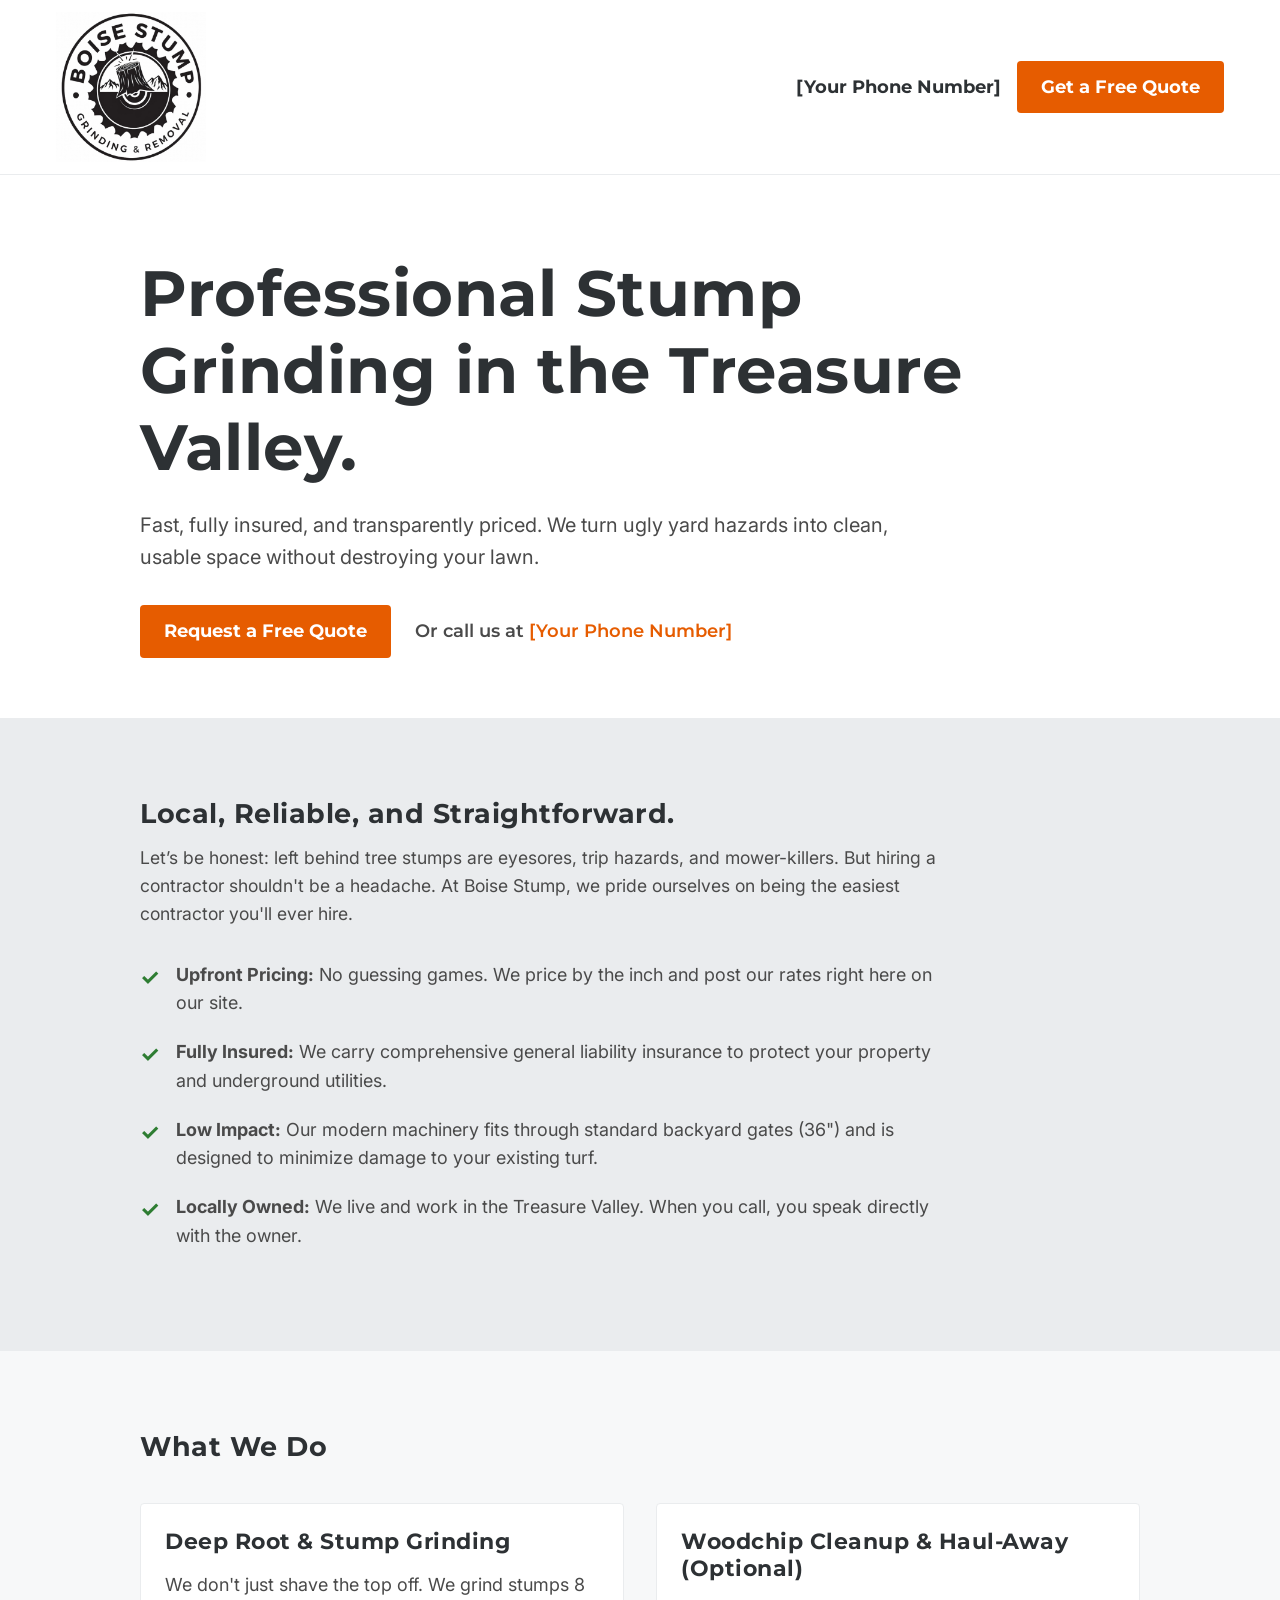
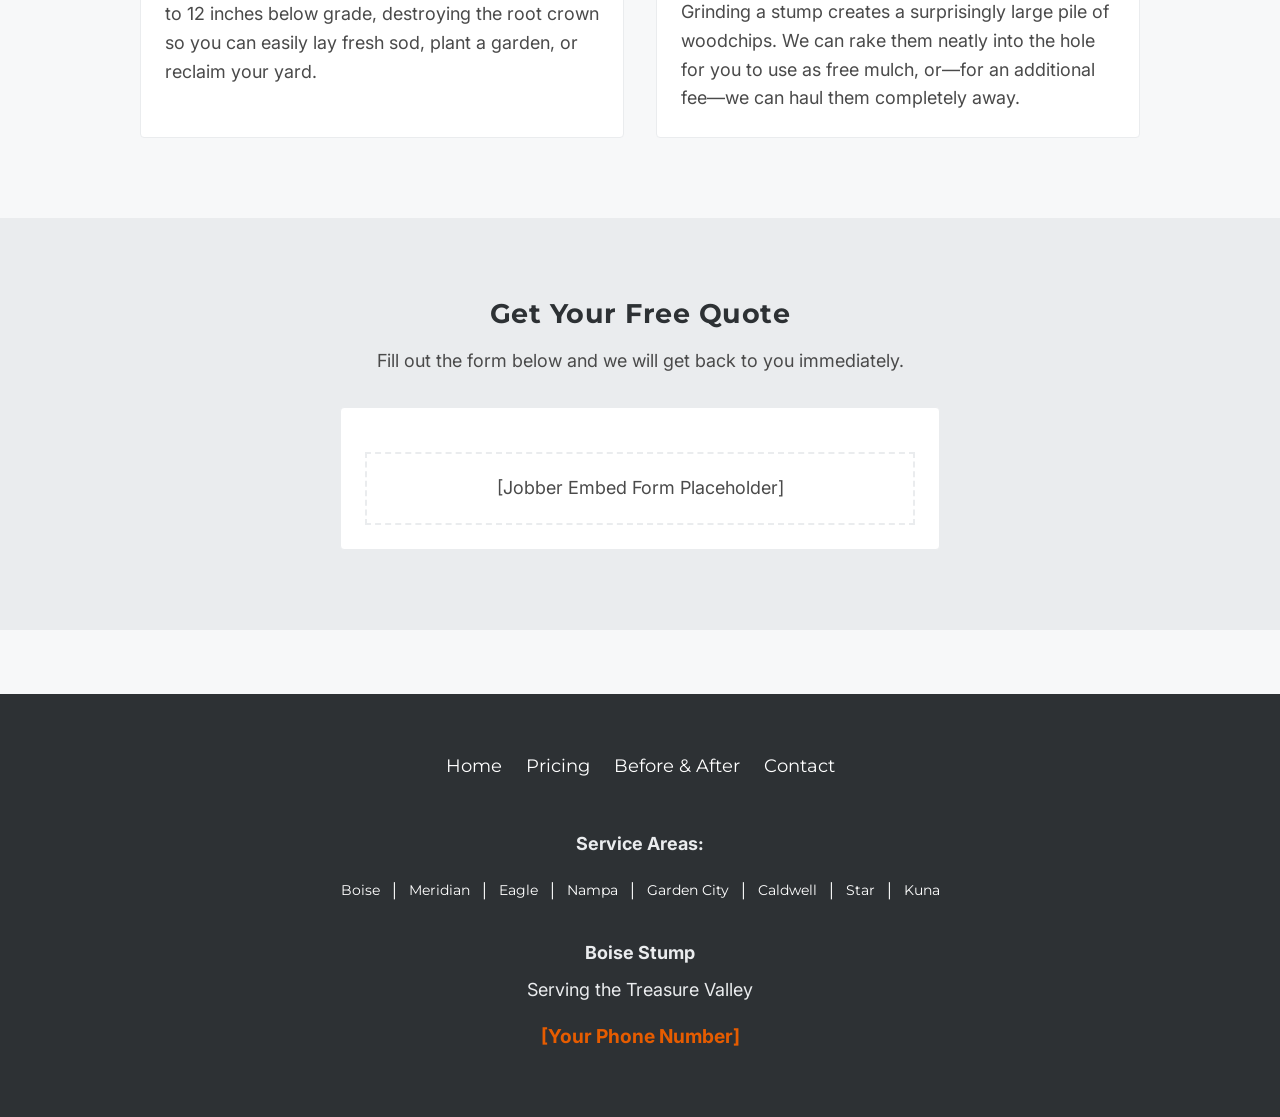
==== index.html @ ac7085db "initial commit - boise stump v1" ====
<!DOCTYPE html>
<html lang="en">
<head>
    <meta charset="UTF-8">
    <meta name="viewport" content="width=device-width, initial-scale=1.0">
    
    <title>Professional Stump Grinding & Removal in Boise | Boise Stump</title>
    <meta name="description" content="Fast, fully insured, and affordable tree stump grinding in the Treasure Valley. We price by the inch. Get a free, transparent quote today.">
    
    <link rel="preconnect" href="https://fonts.googleapis.com">
    <link rel="preconnect" href="https://fonts.gstatic.com" crossorigin>
    <link href="https://fonts.googleapis.com/css2?family=Inter:wght@400;600&family=Montserrat:wght@700&display=swap" rel="stylesheet">
    
    <link rel="stylesheet" href="css/style.css">

    <script type="application/ld+json">
    {
      "@context": "https://schema.org",
      "@type": "LocalBusiness",
      "name": "Boise Stump",
      "image": "", 
      "@id": "",
      "url": "https://www.boisestump.com",
      "telephone": "[YOUR PHONE NUMBER]",
      "address": {
        "@type": "PostalAddress",
        "addressLocality": "Boise",
        "addressRegion": "ID",
        "addressCountry": "US"
      },
      "areaServed": [
        "Boise, ID",
        "Meridian, ID",
        "Eagle, ID",
        "Nampa, ID",
        "Garden City, ID",
        "Caldwell, ID",
        "Star, ID",
        "Kuna, ID"
      ],
      "description": "Fast, fully insured, and affordable tree stump grinding in the Treasure Valley. We price by the inch.",
      "priceRange": "$$"
    }
    </script>
</head>
<body>

    <header class="global-header">
        <div class="header-container">
            <a href="/" class="logo">
                <img src="boise-stump.png" alt="Boise Stump Logo" class="header-logo">
            </a>
            
            <div class="header-actions">
                <a href="tel:+12085550123" class="phone-link">[Your Phone Number]</a>
                <a href="#jobber-form" class="btn-primary">Get a Free Quote</a>
            </div>
        </div>
    </header>

    <main>
        <section class="hero">
            <div class="hero-container">
                <h1>Professional Stump Grinding in the Treasure Valley.</h1>
                <p class="subheadline">Fast, fully insured, and transparently priced. We turn ugly yard hazards into clean, usable space without destroying your lawn.</p>
                <div class="hero-cta">
                    <a href="#jobber-form" class="btn-primary">Request a Free Quote</a>
                    <p class="secondary-cta">Or call us at <a href="tel:+12085550123">[Your Phone Number]</a></p>
                </div>
            </div>
        </section>

        <section class="value-prop section-padding bg-sawdust">
            <div class="container">
                <h2>Local, Reliable, and Straightforward.</h2>
                <p class="body-intro">Let’s be honest: left behind tree stumps are eyesores, trip hazards, and mower-killers. But hiring a contractor shouldn't be a headache. At Boise Stump, we pride ourselves on being the easiest contractor you'll ever hire.</p>
                
                <ul class="bullet-list">
                    <li><strong>Upfront Pricing:</strong> No guessing games. We price by the inch and post our rates right here on our site.</li>
                    <li><strong>Fully Insured:</strong> We carry comprehensive general liability insurance to protect your property and underground utilities.</li>
                    <li><strong>Low Impact:</strong> Our modern machinery fits through standard backyard gates (36") and is designed to minimize damage to your existing turf.</li>
                    <li><strong>Locally Owned:</strong> We live and work in the Treasure Valley. When you call, you speak directly with the owner.</li>
                </ul>
            </div>
        </section>

        <section class="services section-padding">
            <div class="container">
                <h2>What We Do</h2>
                <div class="service-grid">
                    
                    <div class="card">
                        <h3>Deep Root & Stump Grinding</h3>
                        <p>We don't just shave the top off. We grind stumps 8 to 12 inches below grade, destroying the root crown so you can easily lay fresh sod, plant a garden, or reclaim your yard.</p>                    </div>

                    <div class="card">
                        <h3>Woodchip Cleanup & Haul-Away (Optional)</h3>
                        <p>Grinding a stump creates a surprisingly large pile of woodchips. We can rake them neatly into the hole for you to use as free mulch, or—for an additional fee—we can haul them completely away.</p>
                    </div>

                </div>
            </div>
        </section>

        <section id="jobber-form" class="jobber-section section-padding bg-sawdust">
            <div class="container text-center">
                <h2>Get Your Free Quote</h2>
                <p>Fill out the form below and we will get back to you immediately.</p>
                
                <div class="jobber-embed-container">
                    <p style="padding: 20px; border: 2px dashed #EAECEE; margin-top: 20px;">[Jobber Embed Form Placeholder]</p>
                </div>
                
            </div>
        </section>
    </main>

    <footer class="global-footer">
        <div class="footer-container">
            <div class="footer-nav">
                <a href="/">Home</a>
                <a href="/stump-grinding-cost.html">Pricing</a>
                <a href="/before-and-after.html">Before & After</a>
                <a href="#jobber-form">Contact</a>
            </div>

            <div class="footer-info" style="margin-top: 16px;">
                <p><strong>Service Areas:</strong></p>
                <div class="footer-nav" style="gap: 12px; font-size: 0.9rem;">
                    <a href="areas/boise.html">Boise</a> | 
                    <a href="areas/meridian.html">Meridian</a> | 
                    <a href="areas/eagle.html">Eagle</a> | 
                    <a href="areas/nampa.html">Nampa</a> | 
                    <a href="areas/garden-city.html">Garden City</a> | 
                    <a href="areas/caldwell.html">Caldwell</a> | 
                    <a href="areas/star.html">Star</a> | 
                    <a href="areas/kuna.html">Kuna</a>
                </div>
            </div>

            <div class="footer-info">
                <p><strong>Boise Stump</strong></p>
                <p>Serving the Treasure Valley</p>
                <p><a href="tel:+12085550123" class="footer-phone">[Your Phone Number]</a></p>
            </div>
        </div>
    </footer>

</body>
</html>
---- css/style.css ----
/* ==========================================================================
   BOISE STUMP: GLOBAL DESIGN SYSTEM
   ========================================================================== */

:root {
    /* Brand Colors [cite: 154-167] */
    --iron-charcoal: #2D3134; 
    --concrete-white: #F7F8F9; 
    --sawdust-grey: #EAECEE; 
    --high-vis-orange: #E65C00; 
    --high-vis-hover: #CC5200; 
    --forestry-green: #2E7D32; 
    --body-text-dark: #4A4A4A; 
    --pure-white: #FFFFFF;

    /* Typography  */
    --font-heading: 'Montserrat', sans-serif;
    --font-body: 'Inter', sans-serif;
}

/* ==========================================================================
   RESET & BASE STYLES
   ========================================================================== */
* {
    margin: 0;
    padding: 0;
    box-sizing: border-box;
}

body {
    font-family: var(--font-body);
    font-size: 18px; /* Slightly larger for older homeowners [cite: 173] */
    font-weight: 400;
    color: var(--body-text-dark); /* [cite: 174] */
    background-color: var(--concrete-white); /* Reduces mobile glare [cite: 159-160] */
    line-height: 1.6;
}

/* Typography Rules [cite: 170-174] */
h1, h2, h3, h4 {
    font-family: var(--font-heading);
    font-weight: 700;
    color: var(--iron-charcoal); /* [cite: 156-157] */
    letter-spacing: 0.5px; /* Slight tracking to match logo [cite: 171] */
    margin-bottom: 0.5em;
    line-height: 1.2;
}

/* ==========================================================================
   GLOBAL UI COMPONENTS [cite: 175-184]
   ========================================================================== */

/* Buttons [cite: 176-180] */
.btn-primary {
    display: inline-flex;
    align-items: center;
    justify-content: center;
    background-color: var(--high-vis-orange);
    color: var(--pure-white);
    font-family: var(--font-heading);
    font-weight: 700;
    text-decoration: none;
    padding: 12px 24px;
    min-height: 48px; /* Fat Finger Tap Target [cite: 192-193] */
    min-width: 48px;
    border-radius: 4px; /* Slight rounding, no drop shadows [cite: 178-179] */
    transition: background-color 0.2s ease;
    border: none;
    cursor: pointer;
}

.btn-primary:hover {
    background-color: var(--high-vis-hover); /* [cite: 180] */
}

/* Cards & Containers [cite: 181-184] */
.card {
    background-color: var(--pure-white);
    border: 1px solid var(--sawdust-grey); /* Subtle border, no box shadow [cite: 183-184] */
    padding: 24px;
    border-radius: 4px;
}

/* ==========================================================================
   PHASE 2: HEADER & FOOTER
   ========================================================================== */

/* The Sticky Header [cite: 190-191] */
.global-header {
    background-color: var(--pure-white);
    border-bottom: 1px solid var(--sawdust-grey);
    position: sticky; /* This keeps it pinned to the top */
    top: 0;
    z-index: 1000; /* Ensures it stays above all other content */
    padding: 12px 0;
}

.header-container {
    max-width: 1200px;
    margin: 0 auto;
    padding: 0 16px;
    display: flex;
    justify-content: space-between;
    align-items: center;
    flex-wrap: wrap;
    gap: 16px;
}

.logo {
    font-family: var(--font-heading);
    font-weight: 700;
    font-size: 24px;
    color: var(--iron-charcoal);
    text-decoration: none;
    letter-spacing: 1px;
    min-height: 48px; /* Fat Finger Tap Target [cite: 192] */
    display: flex;
    align-items: center;
}

.header-actions {
    display: flex;
    align-items: center;
    gap: 16px;
}

/* Click-to-call link  */
.phone-link {
    font-family: var(--font-heading);
    font-weight: 700;
    color: var(--iron-charcoal);
    text-decoration: none;
    min-height: 48px; /* Fat Finger Tap Target [cite: 192] */
    display: flex;
    align-items: center;
}

/* The Global Footer */
.global-footer {
    background-color: var(--iron-charcoal); /* [cite: 156-157] */
    color: var(--pure-white);
    padding: 48px 16px;
    margin-top: 64px;
}

.footer-container {
    max-width: 1200px;
    margin: 0 auto;
    display: flex;
    flex-direction: column;
    align-items: center;
    text-align: center;
    gap: 24px;
}

.footer-nav {
    display: flex;
    gap: 24px;
    flex-wrap: wrap;
    justify-content: center;
}

.footer-nav a {
    color: var(--pure-white);
    text-decoration: none;
    font-family: var(--font-heading);
    min-height: 48px; /* Fat Finger Tap Target [cite: 192] */
    display: flex;
    align-items: center;
}

.footer-nav a:hover {
    color: var(--high-vis-orange);
}

.footer-info p {
    margin-bottom: 8px;
    color: var(--sawdust-grey);
}

.footer-phone {
    color: var(--high-vis-orange);
    text-decoration: none;
    font-weight: 700;
    font-size: 1.2rem;
    min-height: 48px; /* Fat Finger Tap Target [cite: 192] */
    display: inline-flex;
    align-items: center;
}

.footer-nav {
    display: flex;
    gap: 24px;
    flex-wrap: wrap;
    justify-content: center;
    align-items: center; /* THIS IS THE FIX FOR THE UNEVEN DIVIDERS */
}

/* ==========================================================================
   UTILITY CLASSES (Spacing & Backgrounds)
   ========================================================================== */
.section-padding {
    padding: 80px 16px;
}

.container {
    max-width: 1000px;
    margin: 0 auto;
}

.bg-sawdust {
    background-color: var(--sawdust-grey); /* [cite: 161-162] */
}

.text-center {
    text-align: center;
}

/* ==========================================================================
   PHASE 3: HOMEPAGE SECTIONS
   ========================================================================== */

/* Hero Section (F-Pattern Layout)  */
.hero {
    padding: 80px 16px 60px;
    background-color: var(--pure-white);
}

.hero-container {
    max-width: 1000px;
    margin: 0 auto;
}

.hero h1 {
    font-size: clamp(2.5rem, 5vw, 4rem); /* Scales beautifully on mobile */
    margin-bottom: 24px;
    max-width: 850px; 
}

.subheadline {
    font-size: 1.25rem;
    margin-bottom: 32px;
    max-width: 750px;
    color: var(--body-text-dark);
}

.hero-cta {
    display: flex;
    align-items: center;
    gap: 24px;
    flex-wrap: wrap; /* Stacks nicely on small mobile screens */
}

.secondary-cta {
    font-weight: 600;
    font-family: var(--font-heading);
}

.secondary-cta a {
    color: var(--high-vis-orange);
    text-decoration: none;
    font-size: 1.1rem;
}

/* Value Proposition Section [cite: 64-72] */
.body-intro {
    font-size: 1.1rem;
    margin-bottom: 32px;
    max-width: 800px;
}

.bullet-list {
    list-style: none; /* Removes default browser bullets */
    padding: 0;
    max-width: 800px;
}

.bullet-list li {
    position: relative;
    padding-left: 36px;
    margin-bottom: 20px;
}

/* Custom Forestry Green Checkmarks  */
.bullet-list li::before {
    content: "✓";
    position: absolute;
    left: 0;
    top: -2px;
    color: var(--forestry-green); 
    font-weight: 700;
    font-size: 1.4rem;
}

/* Services Grid */
.service-grid {
    display: grid;
    grid-template-columns: repeat(auto-fit, minmax(300px, 1fr)); /* Automatically adjusts columns based on screen size */
    gap: 32px;
    margin-top: 40px;
}

.service-grid .card h3 {
    font-size: 1.4rem;
    margin-bottom: 16px;
}

/* Jobber Intake Section */
.jobber-section h2 {
    margin-bottom: 16px;
}

.jobber-embed-container {
    max-width: 600px;
    margin: 32px auto 0;
    background: var(--pure-white);
    padding: 24px;
    border-radius: 4px;
    border: 1px solid var(--sawdust-grey);
}

/* ==========================================================================
   PHASE 4: PRICING & GALLERY
   ========================================================================== */

/* Pricing Page */
.massive-price {
    display: block;
    font-size: clamp(4rem, 8vw, 6rem); /* Huge, scanning-friendly number  */
    color: var(--high-vis-orange);
    line-height: 1;
    margin: 16px 0;
}

.pricing-grid {
    display: grid;
    grid-template-columns: repeat(auto-fit, minmax(250px, 1fr));
    gap: 24px;
    margin-top: 32px;
}

.price-estimate {
    font-size: 1.5rem;
    font-family: var(--font-heading);
    color: var(--forestry-green);
    margin-top: 16px;
    font-weight: 700;
}

/* Gallery Page */
.gallery-grid {
    display: grid;
    grid-template-columns: repeat(auto-fit, minmax(300px, 1fr));
    gap: 24px;
}

.gallery-item img {
    width: 100%;
    height: auto;
    display: block;
    border-radius: 0; /* Keep it sharp and square  */
    border: 1px solid var(--sawdust-grey);
}

/* Image Logo Sizing (For a Circular Badge) */
.header-logo {
    width: 150px; /* Adjust between 70px and 100px until it looks right */
    height: auto; 
    display: block;
}
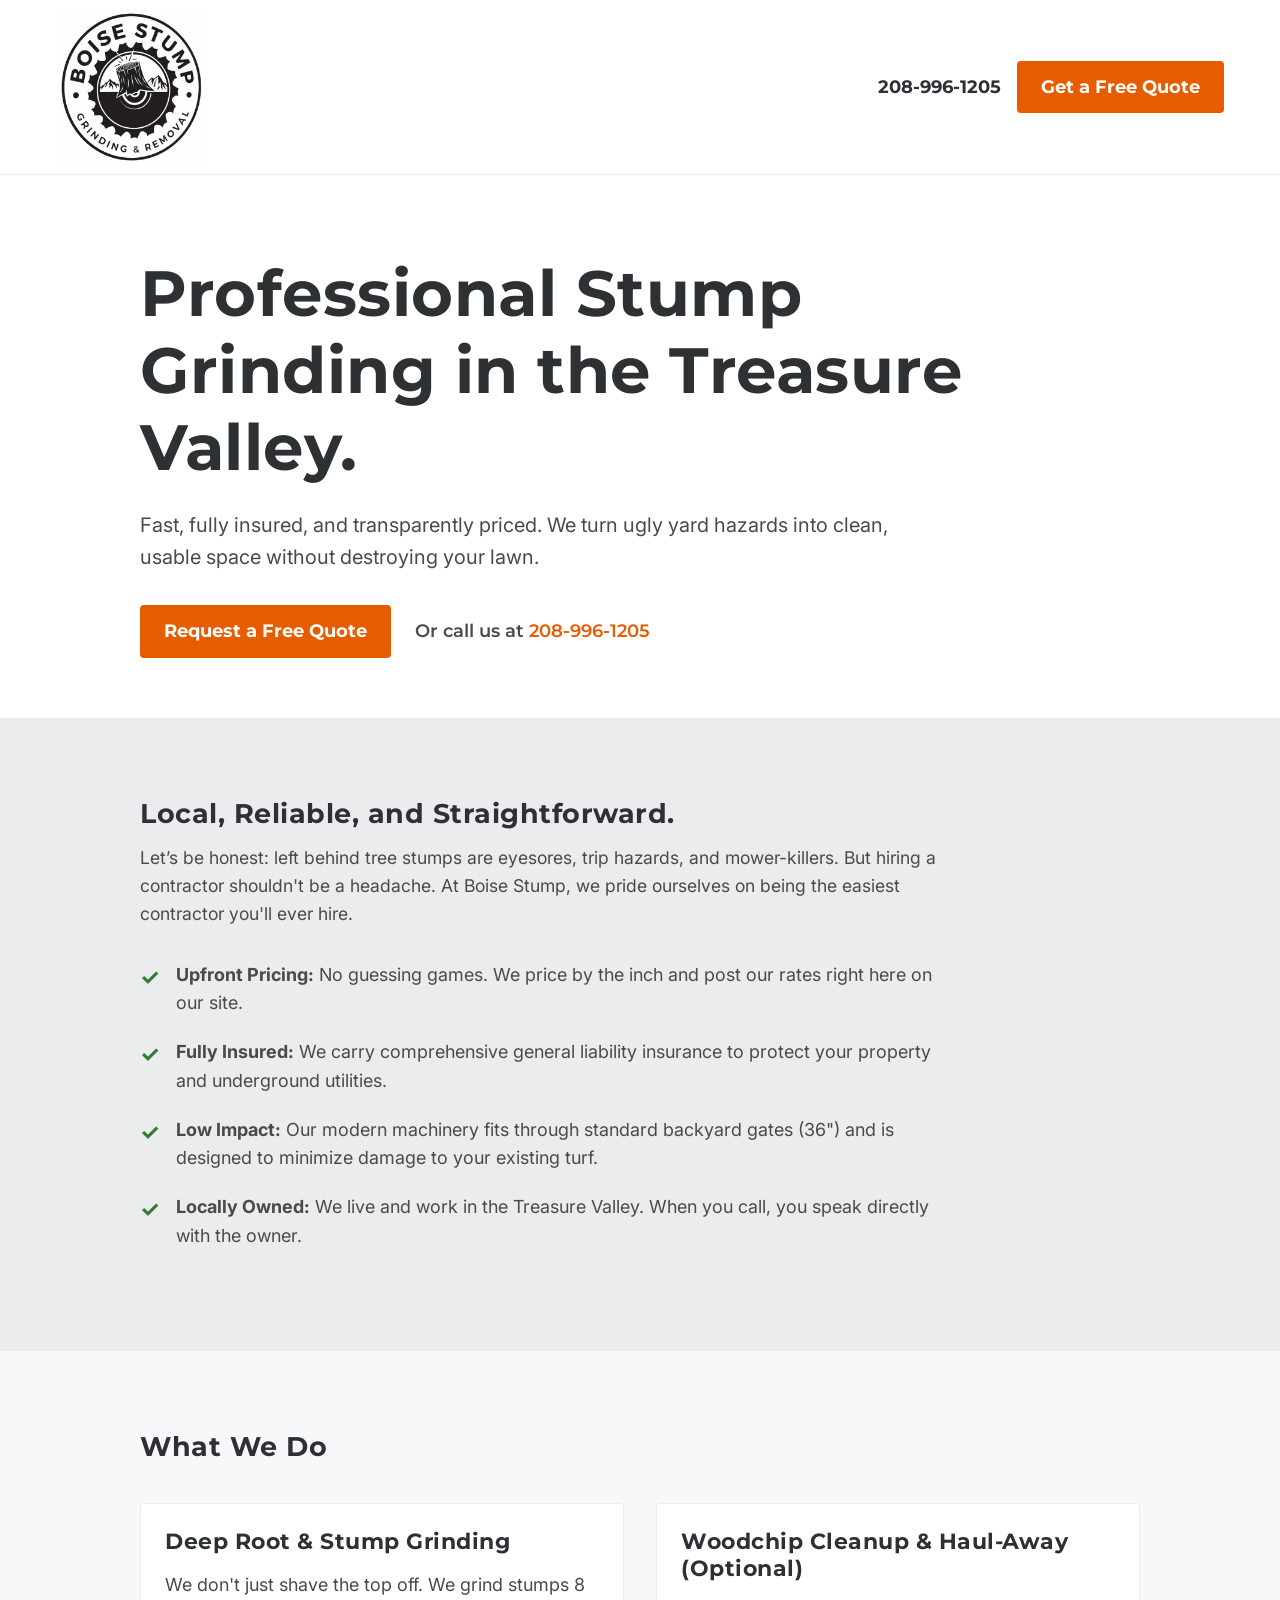
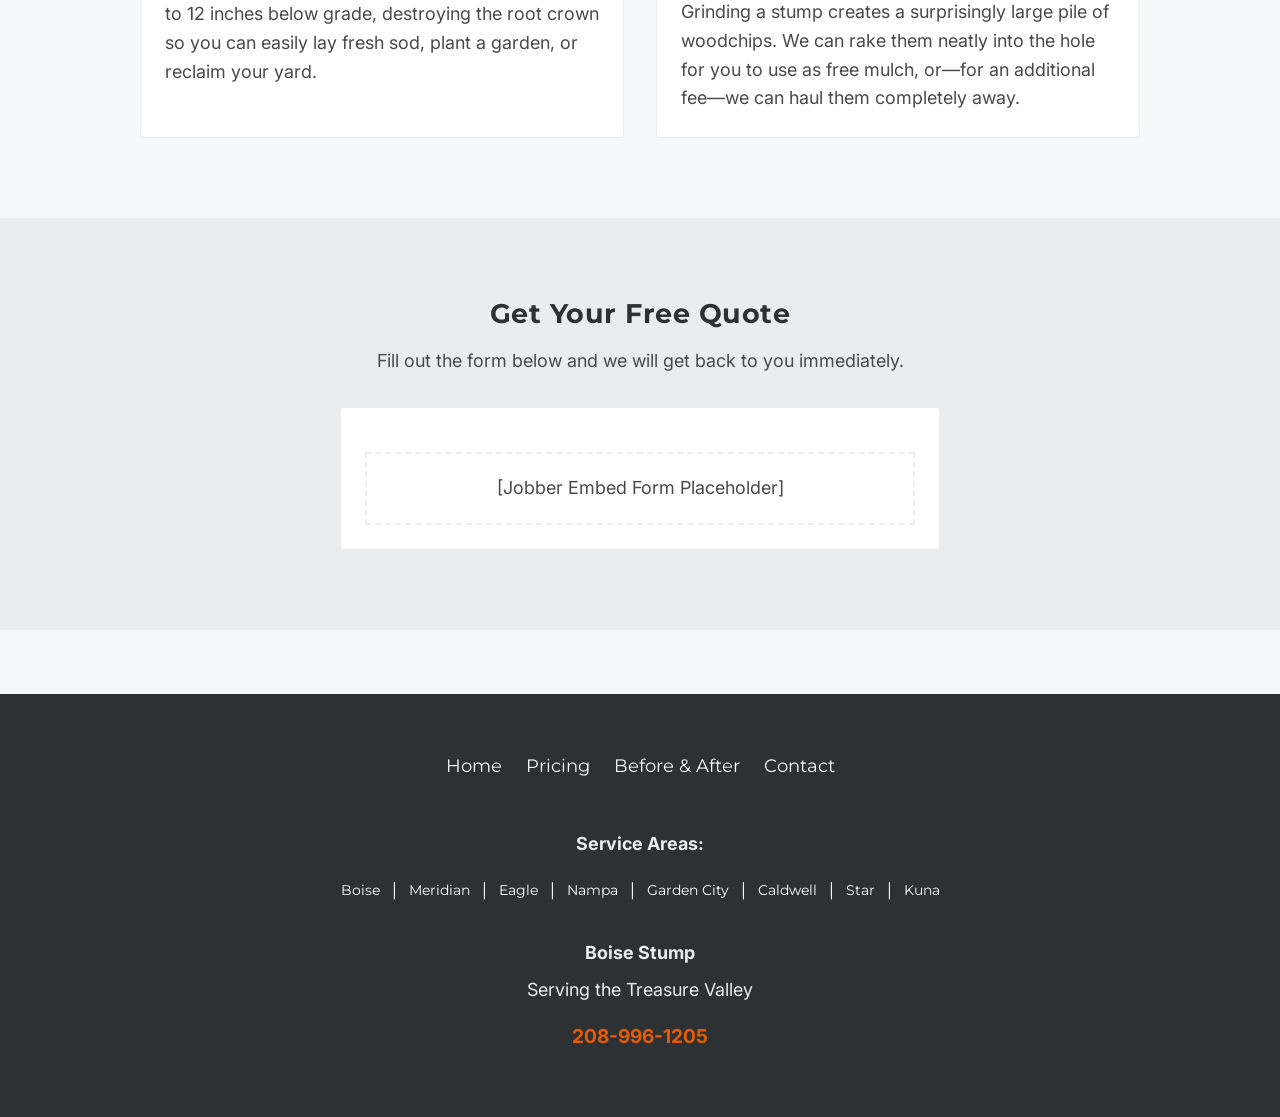
==== commit fb503653: "update phone number w google voice line" ====
--- a/index.html
+++ b/index.html
@@ -21,7 +21,7 @@
       "image": "", 
       "@id": "",
       "url": "https://www.boisestump.com",
-      "telephone": "[YOUR PHONE NUMBER]",
+      "telephone": "208-996-1205",
       "address": {
         "@type": "PostalAddress",
         "addressLocality": "Boise",
@@ -52,7 +52,7 @@
             </a>
             
             <div class="header-actions">
-                <a href="tel:+12085550123" class="phone-link">[Your Phone Number]</a>
+                <a href="tel:+12085550123" class="phone-link">208-996-1205</a>
                 <a href="#jobber-form" class="btn-primary">Get a Free Quote</a>
             </div>
         </div>
@@ -65,7 +65,7 @@
                 <p class="subheadline">Fast, fully insured, and transparently priced. We turn ugly yard hazards into clean, usable space without destroying your lawn.</p>
                 <div class="hero-cta">
                     <a href="#jobber-form" class="btn-primary">Request a Free Quote</a>
-                    <p class="secondary-cta">Or call us at <a href="tel:+12085550123">[Your Phone Number]</a></p>
+                    <p class="secondary-cta">Or call us at <a href="tel:+12085550123">208-996-1205</a></p>
                 </div>
             </div>
         </section>
@@ -141,7 +141,7 @@
             <div class="footer-info">
                 <p><strong>Boise Stump</strong></p>
                 <p>Serving the Treasure Valley</p>
-                <p><a href="tel:+12085550123" class="footer-phone">[Your Phone Number]</a></p>
+                <p><a href="tel:+12085550123" class="footer-phone">208-996-1205</a></p>
             </div>
         </div>
     </footer>
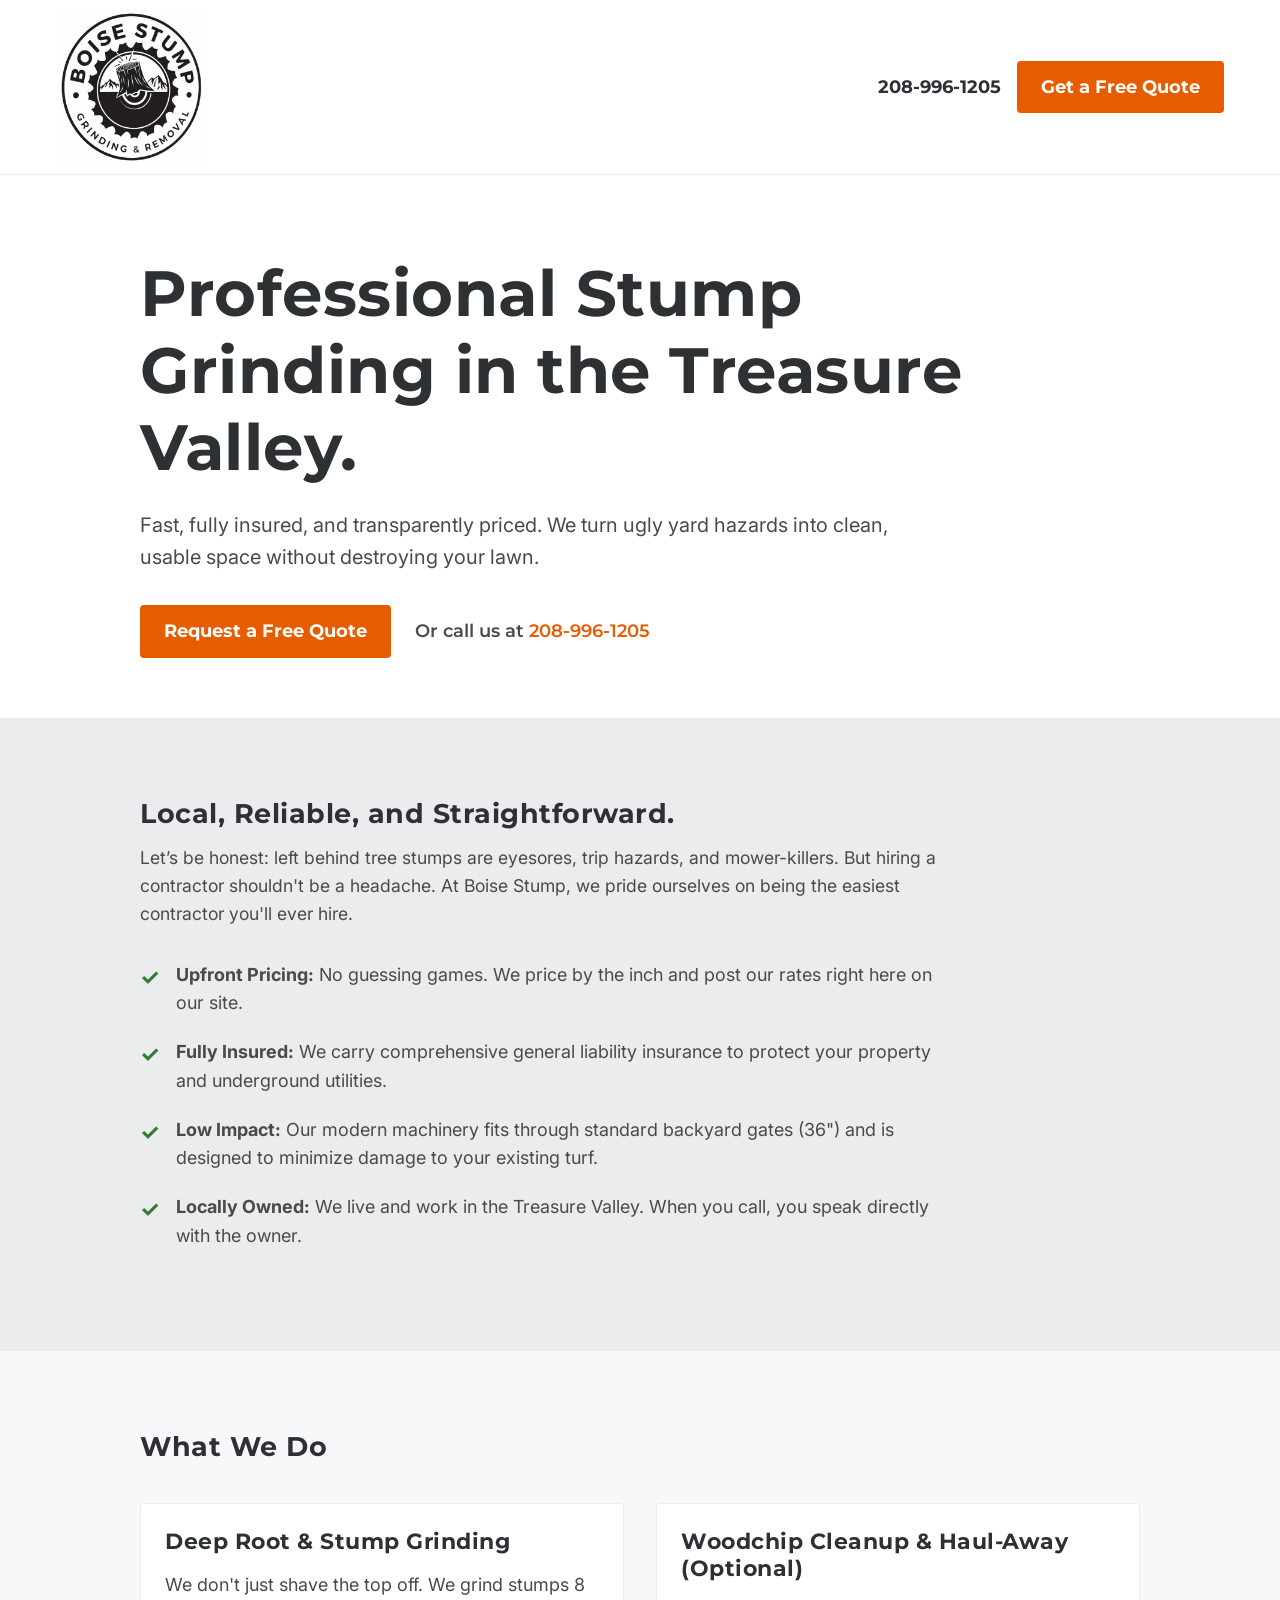
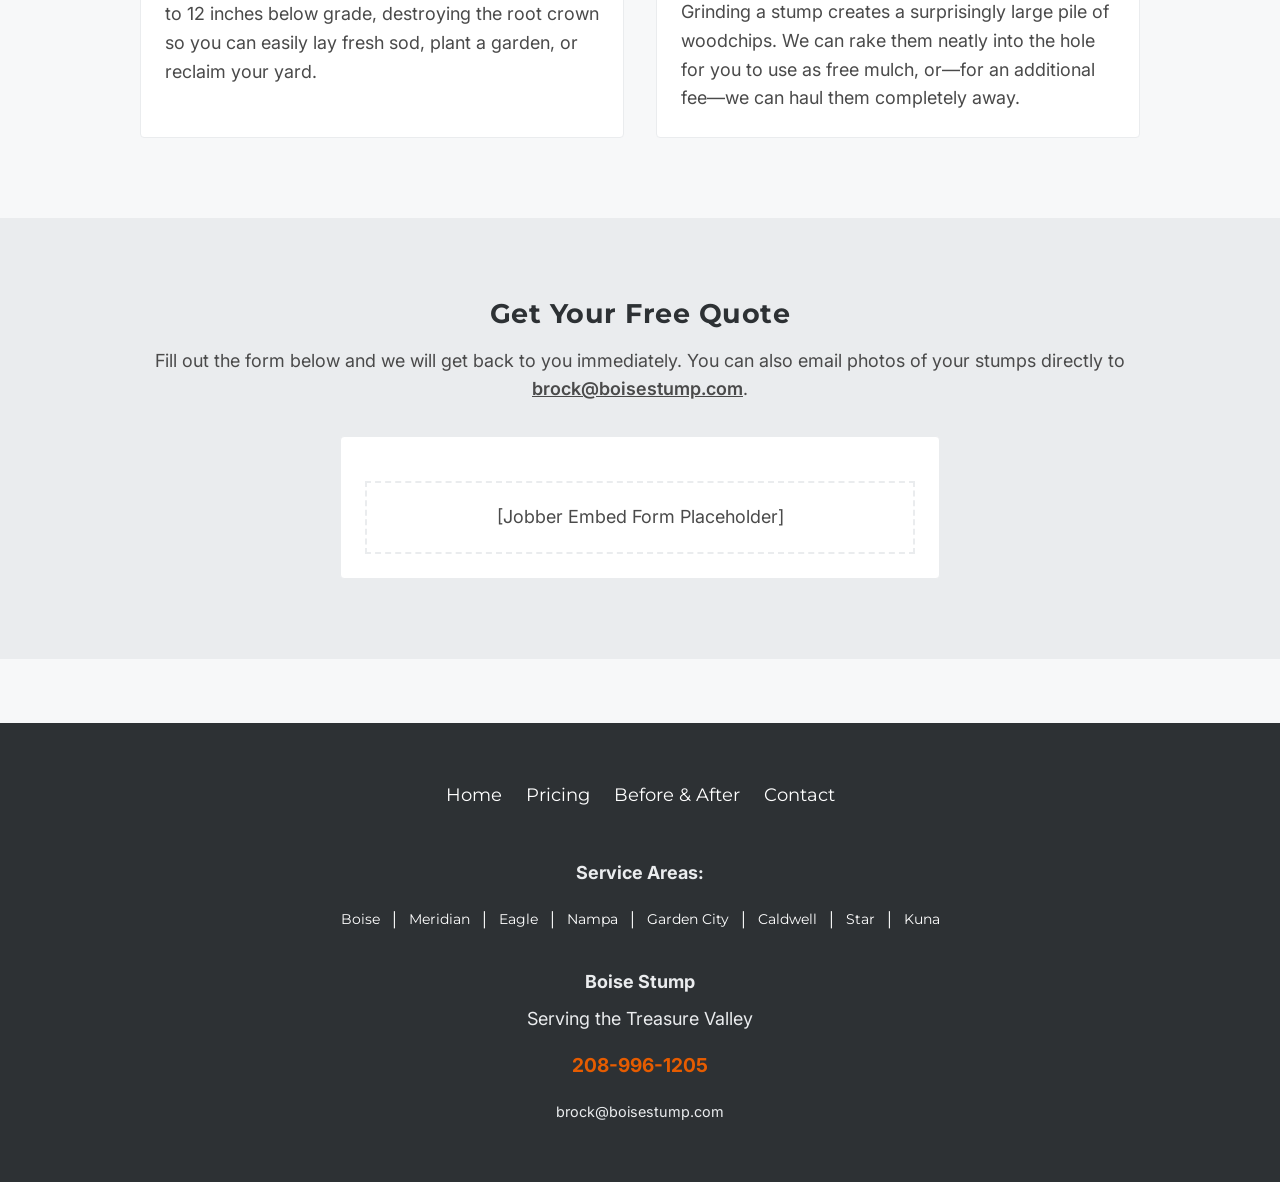
==== commit 30cd54b8: "add email contact info" ====
--- a/index.html
+++ b/index.html
@@ -105,8 +105,7 @@
         <section id="jobber-form" class="jobber-section section-padding bg-sawdust">
             <div class="container text-center">
                 <h2>Get Your Free Quote</h2>
-                <p>Fill out the form below and we will get back to you immediately.</p>
-                
+                <p>Fill out the form below and we will get back to you immediately. You can also email photos of your stumps directly to <a href="mailto:brock@boisestump.com" style="color: var(--primary-color); font-weight: 600;">brock@boisestump.com</a>.</p>                
                 <div class="jobber-embed-container">
                     <p style="padding: 20px; border: 2px dashed #EAECEE; margin-top: 20px;">[Jobber Embed Form Placeholder]</p>
                 </div>
@@ -142,6 +141,7 @@
                 <p><strong>Boise Stump</strong></p>
                 <p>Serving the Treasure Valley</p>
                 <p><a href="tel:+12085550123" class="footer-phone">208-996-1205</a></p>
+                <p><a href="mailto:brock@boisestump.com" class="footer-email" style="color: var(--body-text-light); text-decoration: none; font-size: 0.9rem;">brock@boisestump.com</a></p>
             </div>
         </div>
     </footer>
